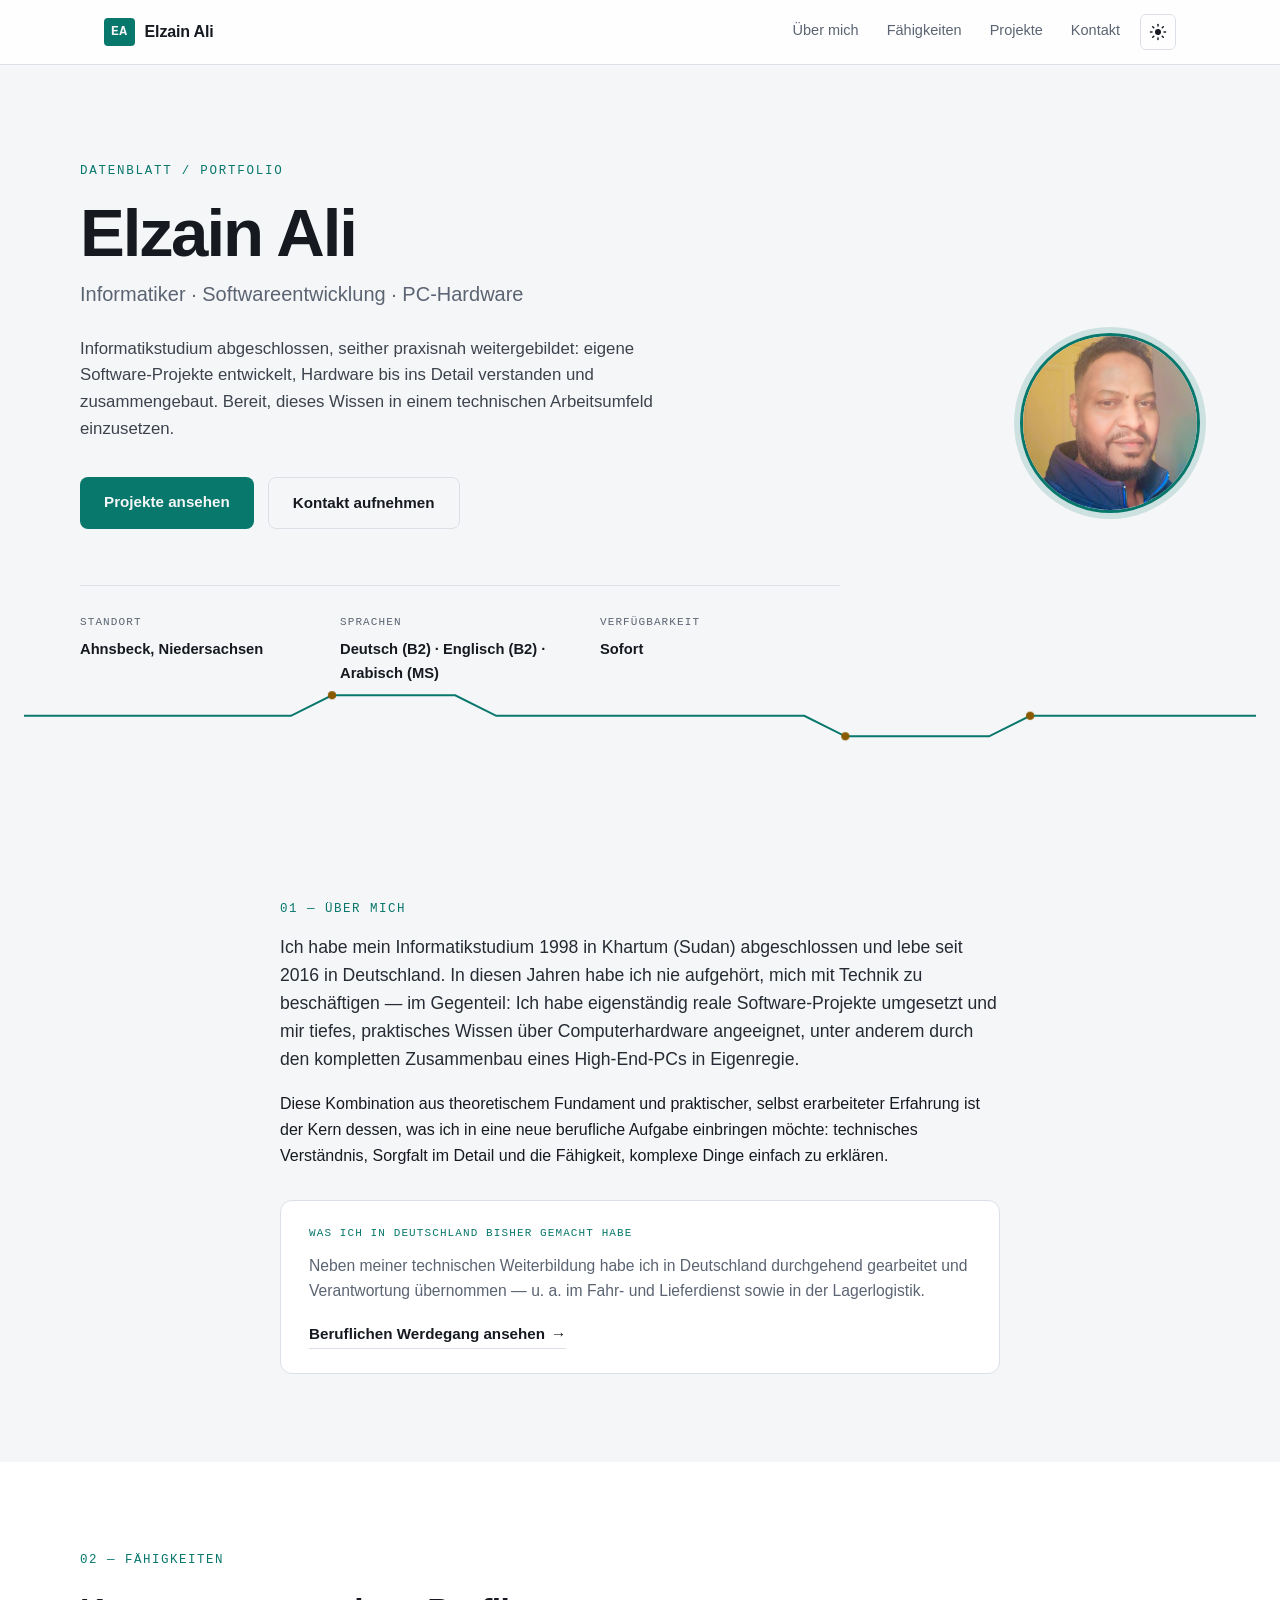
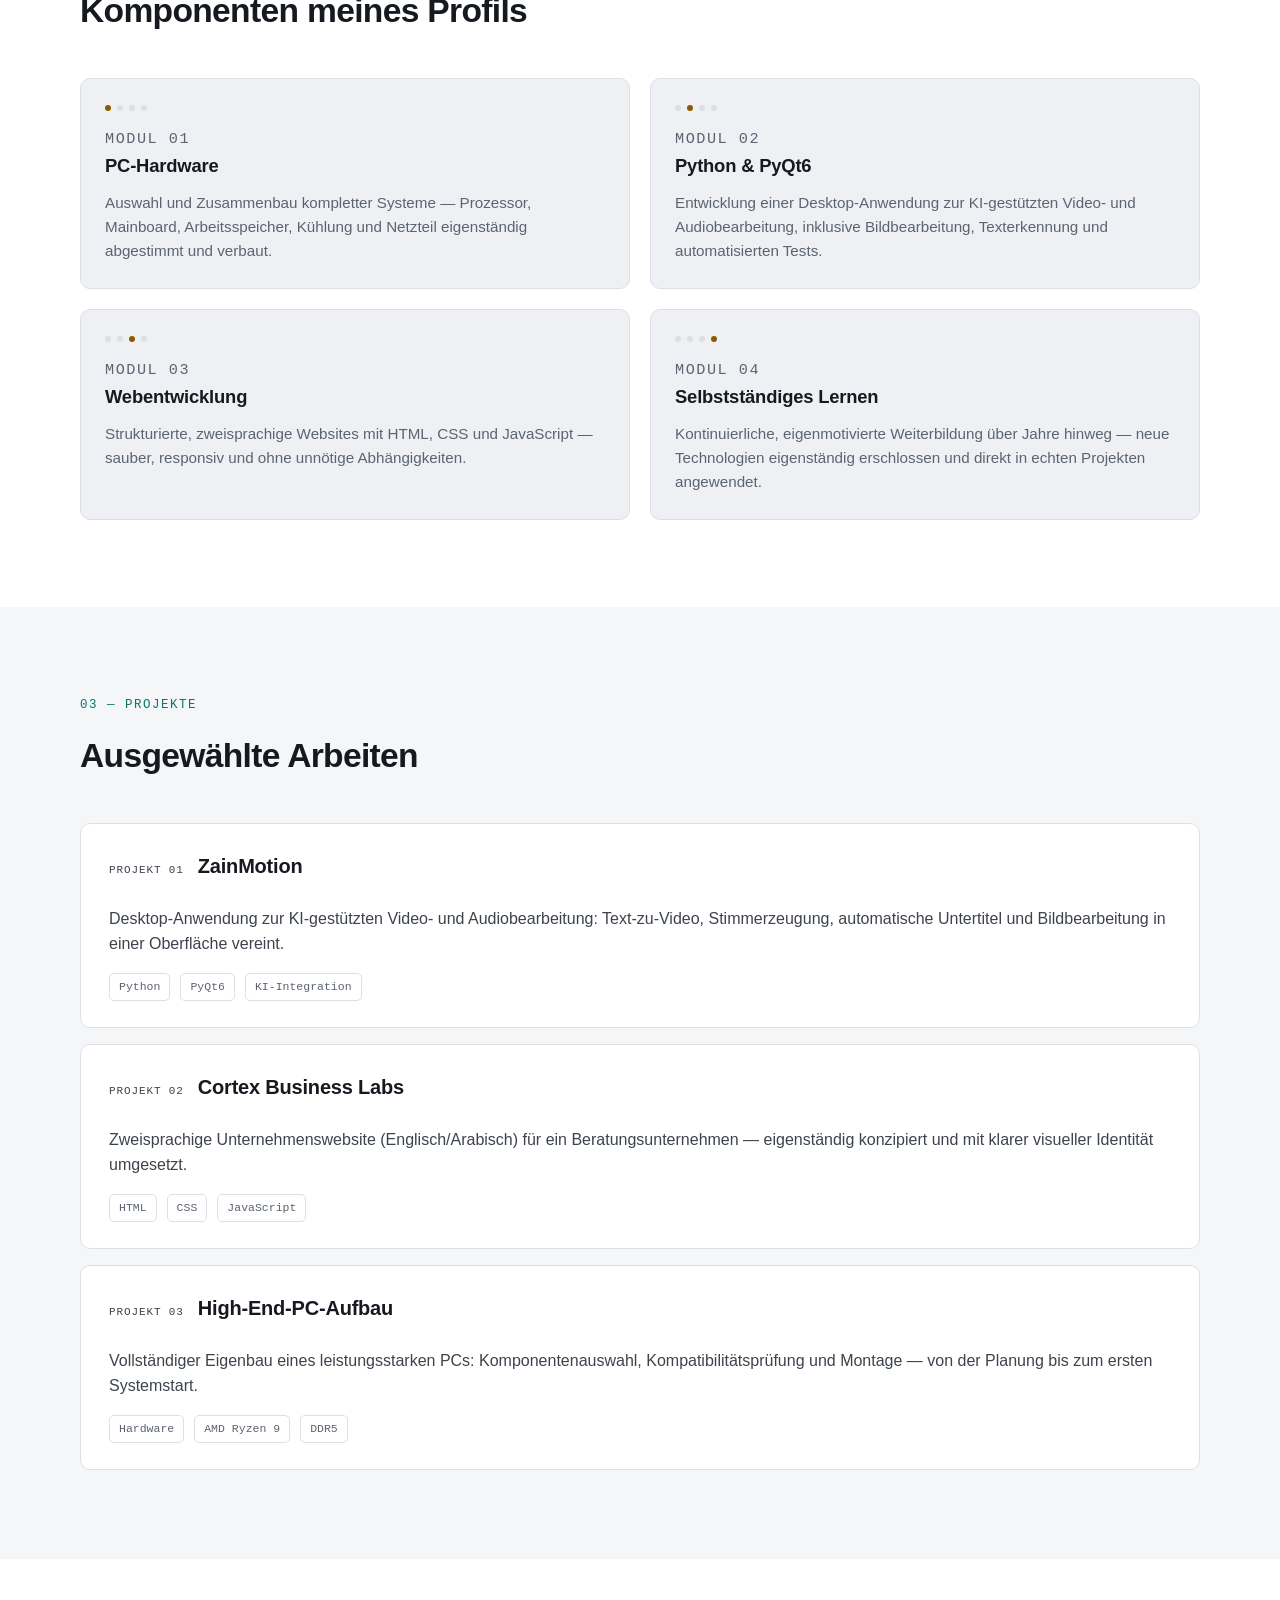
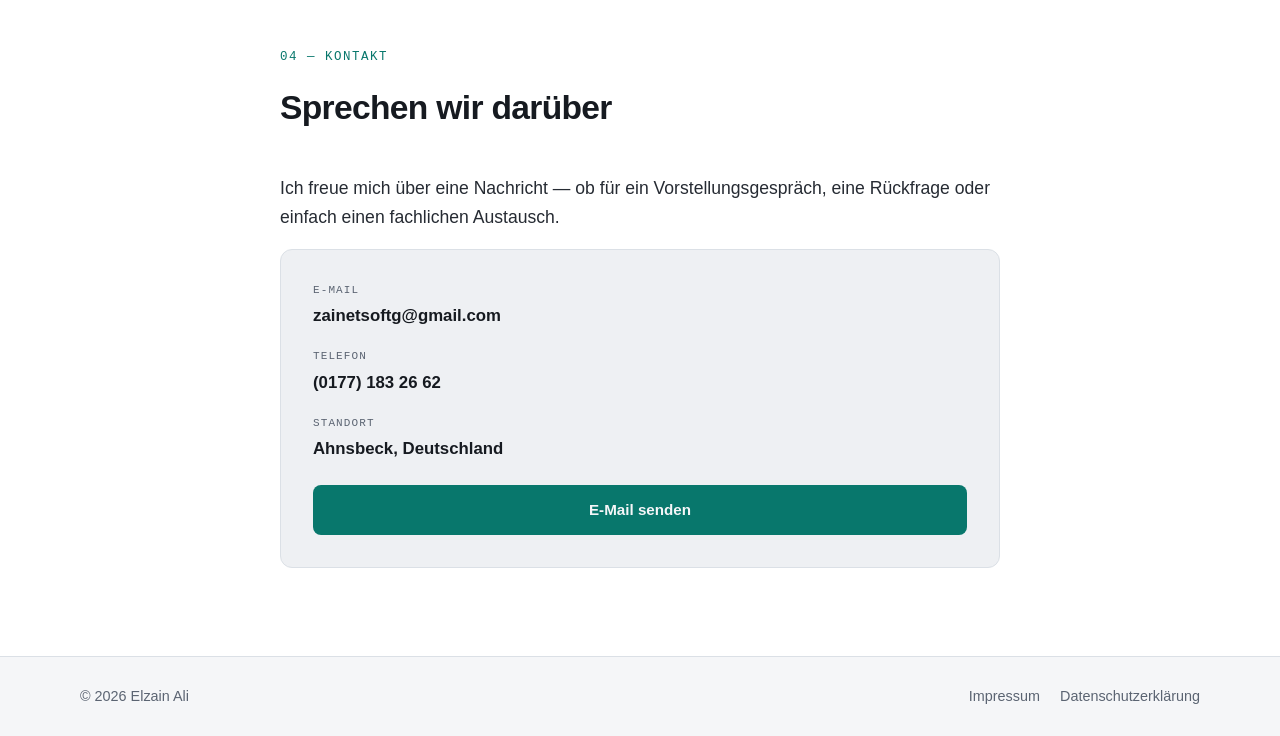
==== index.html @ a450edaa "add" ====
<!DOCTYPE html>
<html lang="de">
<head>
<meta charset="UTF-8">
<meta name="viewport" content="width=device-width, initial-scale=1.0">
<title>Elzain Ali — Informatiker &amp; Technikbegeistert</title>
<meta name="description" content="Portfolio von Elzain Ali: Informatiker mit praktischer Erfahrung in Softwareentwicklung und PC-Hardware.">
<script>
(function(){
  try{
    var stored = localStorage.getItem('theme');
    var theme = stored || (window.matchMedia('(prefers-color-scheme: light)').matches ? 'light' : 'dark');
    if(theme === 'light'){ document.documentElement.setAttribute('data-theme','light'); }
  }catch(e){}
})();
</script>
<link rel="stylesheet" href="style.css">
</head>
<body>

<a class="skip-link" href="#main">Zum Inhalt springen</a>

<header class="site-header">
  <div class="header-inner">
    <a href="#top" class="brand">
      <span class="brand-mark">EA</span>
      <span class="brand-name">Elzain Ali</span>
    </a>
    <nav class="main-nav" aria-label="Hauptnavigation">
      <a href="#about">Über mich</a>
      <a href="#skills">Fähigkeiten</a>
      <a href="#projects">Projekte</a>
      <a href="#contact">Kontakt</a>
      <button type="button" class="theme-toggle" id="theme-toggle" aria-label="Zum hellen Modus wechseln" aria-pressed="false">
        <svg class="icon-moon" viewBox="0 0 24 24" width="18" height="18" aria-hidden="true" focusable="false">
          <mask id="moon-mask">
            <rect x="0" y="0" width="24" height="24" fill="#fff"></rect>
            <circle cx="15" cy="9" r="7" fill="#000"></circle>
          </mask>
          <circle cx="12" cy="12" r="9" fill="currentColor" mask="url(#moon-mask)"></circle>
        </svg>
        <svg class="icon-sun" viewBox="0 0 24 24" width="18" height="18" aria-hidden="true" focusable="false" fill="none" stroke="currentColor" stroke-width="2" stroke-linecap="round">
          <circle cx="12" cy="12" r="4" fill="currentColor" stroke="none"></circle>
          <line x1="12" y1="2" x2="12" y2="4"></line>
          <line x1="12" y1="20" x2="12" y2="22"></line>
          <line x1="2" y1="12" x2="4" y2="12"></line>
          <line x1="20" y1="12" x2="22" y2="12"></line>
          <line x1="4.93" y1="4.93" x2="6.34" y2="6.34"></line>
          <line x1="17.66" y1="17.66" x2="19.07" y2="19.07"></line>
          <line x1="4.93" y1="19.07" x2="6.34" y2="17.66"></line>
          <line x1="17.66" y1="6.34" x2="19.07" y2="4.93"></line>
        </svg>
      </button>
    </nav>
    <button class="nav-toggle" aria-label="Menü öffnen" aria-expanded="false" aria-controls="main-nav">
      <span></span><span></span><span></span>
    </button>
  </div>
</header>

<main id="main">

  <!-- HERO -->
  <section id="top" class="hero">
    <div class="hero-inner">
      <div class="hero-top">
        <div class="hero-text">
          <p class="eyebrow">DATENBLATT&nbsp;/&nbsp;PORTFOLIO</p>
          <h1 class="hero-name">Elzain Ali</h1>
          <p class="hero-role">Informatiker · Softwareentwicklung · PC-Hardware</p>
          <p class="hero-pitch">
            Informatikstudium abgeschlossen, seither praxisnah weitergebildet: eigene Software-Projekte
            entwickelt, Hardware bis ins Detail verstanden und zusammengebaut. Bereit, dieses Wissen
            in einem technischen Arbeitsumfeld einzusetzen.
          </p>
          <div class="hero-actions">
            <a href="#projects" class="btn btn-primary">Projekte ansehen</a>
            <a href="#contact" class="btn btn-ghost">Kontakt aufnehmen</a>
          </div>

          <dl class="spec-row">
            <div class="spec-item">
              <dt>Standort</dt>
              <dd>Ahnsbeck, Niedersachsen</dd>
            </div>
            <div class="spec-item">
              <dt>Sprachen</dt>
              <dd>Deutsch (B2) · Englisch (B2) · Arabisch (MS)</dd>
            </div>
            <div class="spec-item">
              <dt>Verfügbarkeit</dt>
              <dd>Sofort</dd>
            </div>
          </dl>
        </div>

        <img
          class="hero-photo"
          src="images/zain.jpg"
          alt="Porträtfoto von Elzain Ali"
          width="180"
          height="180"
          loading="eager">
      </div>
    </div>

    <svg class="trace" viewBox="0 0 1200 60" preserveAspectRatio="none" aria-hidden="true">
      <path id="trace-path" d="M0,30 L260,30 L300,10 L420,10 L460,30 L760,30 L800,50 L940,50 L980,30 L1200,30" />
      <circle class="trace-node" cx="300" cy="10" r="4"></circle>
      <circle class="trace-node" cx="800" cy="50" r="4"></circle>
      <circle class="trace-node" cx="980" cy="30" r="4"></circle>
    </svg>
  </section>

  <!-- ABOUT -->
  <section id="about" class="section">
    <div class="section-inner narrow">
      <p class="section-label">01 — Über mich</p>
      <p class="lead">
        Ich habe mein Informatikstudium 1998 in Khartum (Sudan) abgeschlossen und lebe seit 2016
        in Deutschland. In diesen Jahren habe ich nie aufgehört, mich mit Technik zu beschäftigen —
        im Gegenteil: Ich habe eigenständig reale Software-Projekte umgesetzt und mir tiefes,
        praktisches Wissen über Computerhardware angeeignet, unter anderem durch den kompletten
        Zusammenbau eines High-End-PCs in Eigenregie.
      </p>
      <p>
        Diese Kombination aus theoretischem Fundament und praktischer, selbst erarbeiteter Erfahrung
        ist der Kern dessen, was ich in eine neue berufliche Aufgabe einbringen möchte: technisches
        Verständnis, Sorgfalt im Detail und die Fähigkeit, komplexe Dinge einfach zu erklären.
      </p>

      <div class="highlight-box">
        <p class="highlight-label">Was ich in Deutschland bisher gemacht habe</p>
        <p class="highlight-text">
          Neben meiner technischen Weiterbildung habe ich in Deutschland durchgehend gearbeitet
          und Verantwortung übernommen — u. a. im Fahr- und Lieferdienst sowie in der Lagerlogistik.
        </p>
        <a href="https://elzainali.github.io/Ali/" class="highlight-link">
          Beruflichen Werdegang ansehen <span aria-hidden="true">→</span>
        </a>
      </div>
    </div>
  </section>

  <!-- SKILLS -->
  <section id="skills" class="section alt">
    <div class="section-inner">
      <p class="section-label">02 — Fähigkeiten</p>
      <h2 class="section-title">Komponenten meines Profils</h2>

      <div class="module-grid">

        <article class="module-card">
          <div class="module-pins" aria-hidden="true"><span></span><span></span><span></span><span></span></div>
          <p class="module-tag">MODUL&nbsp;01</p>
          <h3>PC-Hardware</h3>
          <p>Auswahl und Zusammenbau kompletter Systeme — Prozessor, Mainboard, Arbeitsspeicher,
          Kühlung und Netzteil eigenständig abgestimmt und verbaut.</p>
        </article>

        <article class="module-card">
          <div class="module-pins" aria-hidden="true"><span></span><span></span><span></span><span></span></div>
          <p class="module-tag">MODUL&nbsp;02</p>
          <h3>Python &amp; PyQt6</h3>
          <p>Entwicklung einer Desktop-Anwendung zur KI-gestützten Video- und Audiobearbeitung,
          inklusive Bildbearbeitung, Texterkennung und automatisierten Tests.</p>
        </article>

        <article class="module-card">
          <div class="module-pins" aria-hidden="true"><span></span><span></span><span></span><span></span></div>
          <p class="module-tag">MODUL&nbsp;03</p>
          <h3>Webentwicklung</h3>
          <p>Strukturierte, zweisprachige Websites mit HTML, CSS und JavaScript — sauber, responsiv
          und ohne unnötige Abhängigkeiten.</p>
        </article>

        <article class="module-card">
          <div class="module-pins" aria-hidden="true"><span></span><span></span><span></span><span></span></div>
          <p class="module-tag">MODUL&nbsp;04</p>
          <h3>Selbstständiges Lernen</h3>
          <p>Kontinuierliche, eigenmotivierte Weiterbildung über Jahre hinweg — neue Technologien
          eigenständig erschlossen und direkt in echten Projekten angewendet.</p>
        </article>

      </div>
    </div>
  </section>

  <!-- PROJECTS -->
  <section id="projects" class="section">
    <div class="section-inner">
      <p class="section-label">03 — Projekte</p>
      <h2 class="section-title">Ausgewählte Arbeiten</h2>

      <div class="project-list">

        <article class="project-card">
          <div class="project-head">
            <p class="project-id">PROJEKT&nbsp;01</p>
            <h3>ZainMotion</h3>
          </div>
          <p>Desktop-Anwendung zur KI-gestützten Video- und Audiobearbeitung: Text-zu-Video,
          Stimmerzeugung, automatische Untertitel und Bildbearbeitung in einer Oberfläche vereint.</p>
          <ul class="tag-list">
            <li>Python</li><li>PyQt6</li><li>KI-Integration</li>
          </ul>
        </article>

        <article class="project-card">
          <div class="project-head">
            <p class="project-id">PROJEKT&nbsp;02</p>
            <h3>Cortex Business Labs</h3>
          </div>
          <p>Zweisprachige Unternehmenswebsite (Englisch/Arabisch) für ein Beratungsunternehmen —
          eigenständig konzipiert und mit klarer visueller Identität umgesetzt.</p>
          <ul class="tag-list">
            <li>HTML</li><li>CSS</li><li>JavaScript</li>
          </ul>
        </article>

        <article class="project-card">
          <div class="project-head">
            <p class="project-id">PROJEKT&nbsp;03</p>
            <h3>High-End-PC-Aufbau</h3>
          </div>
          <p>Vollständiger Eigenbau eines leistungsstarken PCs: Komponentenauswahl, Kompatibilitätsprüfung
          und Montage — von der Planung bis zum ersten Systemstart.</p>
          <ul class="tag-list">
            <li>Hardware</li><li>AMD Ryzen 9</li><li>DDR5</li>
          </ul>
        </article>

      </div>
    </div>
  </section>

  <!-- CONTACT -->
  <section id="contact" class="section alt">
    <div class="section-inner narrow">
      <p class="section-label">04 — Kontakt</p>
      <h2 class="section-title">Sprechen wir darüber</h2>
      <p class="lead">
        Ich freue mich über eine Nachricht — ob für ein Vorstellungsgespräch, eine Rückfrage
        oder einfach einen fachlichen Austausch.
      </p>

      <div class="contact-card">
        <dl class="contact-list">
          <div>
            <dt>E-Mail</dt>
            <dd><a href="mailto:zainetsoftg@gmail.com">zainetsoftg@gmail.com</a></dd>
          </div>
          <div>
            <dt>Telefon</dt>
            <dd><a href="tel:+491771832662">(0177) 183 26 62</a></dd>
          </div>
          <div>
            <dt>Standort</dt>
            <dd>Ahnsbeck, Deutschland</dd>
          </div>
        </dl>
        <a href="mailto:zainetsoftg@gmail.com" class="btn btn-primary btn-block">E-Mail senden</a>
      </div>
    </div>
  </section>

</main>

<footer class="site-footer">
  <div class="footer-inner">
    <p>© 2026 Elzain Ali</p>
    <nav aria-label="Rechtliches">
      <a href="impressum.html">Impressum</a>
      <a href="datenschutz.html">Datenschutzerklärung</a>
    </nav>
  </div>
</footer>

<script src="script.js"></script>
</body>
</html>
---- style.css ----
/* ===== Tokens ===== */
:root{
  --bg:#14171c;
  --surface:#1b1f26;
  --surface-2:#232830;
  --border:#2e343d;
  --text:#eceef1;
  --text-lead:#dfe3e8;
  --text-soft:#c7cdd5;
  --text-muted:#9ba3af;
  --accent:#4fd1c5;
  --accent-2:#e8b14c;
  --accent-hover:#69ded3;
  --on-accent:#0b0e12;
  --header-bg:rgba(20,23,28,0.9);
  --spot-glow:rgba(79,209,197,0.14);
  --accent-ring:rgba(79,209,197,0.12);

  --font-display: -apple-system, "Segoe UI", "Helvetica Neue", Arial, sans-serif;
  --font-body: -apple-system, "Segoe UI", "Helvetica Neue", Arial, sans-serif;
  --font-mono: ui-monospace, "SFMono-Regular", "Cascadia Code", Consolas, "Courier New", monospace;

  --maxw: 1120px;
}

/* ===== Light theme ===== */
:root[data-theme="light"]{
  --bg:#f5f6f8;
  --surface:#ffffff;
  --surface-2:#eef0f3;
  --border:#dbe0e6;
  --text:#161a20;
  --text-lead:#262b33;
  --text-soft:#3d434d;
  --text-muted:#5b6472;
  --accent:#08776c;
  --accent-2:#8a5a00;
  --accent-hover:#0a6259;
  --on-accent:#f5f6f8;
  --header-bg:rgba(255,255,255,0.85);
  --spot-glow:rgba(8,119,108,0.10);
  --accent-ring:rgba(8,119,108,0.16);
}

*{ box-sizing:border-box; }
html{ scroll-behavior:smooth; }
@media (prefers-reduced-motion: reduce){
  html{ scroll-behavior:auto; }
  *{
    animation-duration:0.001ms !important; animation-iteration-count:1 !important;
    transition-duration:0.001ms !important; transition-delay:0ms !important;
  }
}

body{
  margin:0;
  background:var(--bg);
  color:var(--text);
  font-family:var(--font-body);
  line-height:1.6;
  -webkit-font-smoothing:antialiased;
  transition:background-color .3s ease, color .3s ease;
}

img{ max-width:100%; display:block; }
a{ color:inherit; }

.skip-link{
  position:absolute; left:-999px; top:0;
  background:var(--accent); color:var(--on-accent); padding:10px 16px; z-index:200;
}
.skip-link:focus{ left:12px; top:12px; }

/* ===== Header ===== */
.site-header{
  position:sticky; top:0; z-index:100;
  background:var(--header-bg);
  backdrop-filter:blur(8px);
  border-bottom:1px solid var(--border);
  transition:background-color .3s ease, border-color .3s ease;
}
.header-inner{
  max-width:var(--maxw); margin:0 auto; padding:14px 24px;
  display:flex; align-items:center; justify-content:space-between;
}
.brand{ display:flex; align-items:center; gap:10px; text-decoration:none; }
.brand-mark{
  font-family:var(--font-mono); font-size:13px; font-weight:700;
  color:var(--bg); background:var(--accent);
  padding:4px 7px; border-radius:4px; letter-spacing:0.5px;
}
.brand-name{ font-weight:700; letter-spacing:-0.01em; }

.main-nav{ display:flex; align-items:center; }
.main-nav a{ margin-left:28px; }
.main-nav a:first-child{ margin-left:0; }
.main-nav a{
  position:relative;
  display:inline-block;
  text-decoration:none; color:var(--text-muted); font-size:14.5px;
  font-weight:500; transition:color .15s ease;
  padding-bottom:3px;
}
.main-nav a::after{
  content:"";
  position:absolute; left:50%; bottom:0;
  width:0; height:1.5px;
  background:var(--accent);
  transform:translateX(-50%);
  transition:width .25s ease;
}
.main-nav a:hover, .main-nav a:focus-visible{ color:var(--accent); }
.main-nav a:hover::after, .main-nav a:focus-visible::after{ width:100%; }

/* ===== Theme toggle ===== */
.theme-toggle{
  position:relative;
  width:36px; height:36px;
  margin-left:20px;
  flex-shrink:0;
  display:inline-flex; align-items:center; justify-content:center;
  border:1px solid var(--border);
  border-radius:6px;
  background:none;
  color:var(--text);
  cursor:pointer;
  transition:border-color .3s ease, color .3s ease;
}
.theme-toggle:hover{ border-color:var(--accent); color:var(--accent); }
.theme-toggle svg{
  position:absolute;
  transition:opacity .35s ease, transform .45s ease;
}
.theme-toggle .icon-sun{ opacity:0; transform:rotate(-90deg) scale(.5); }
.theme-toggle .icon-moon{ opacity:1; transform:rotate(0deg) scale(1); }
:root[data-theme="light"] .theme-toggle .icon-moon{ opacity:0; transform:rotate(110deg) scale(.5); }
:root[data-theme="light"] .theme-toggle .icon-sun{ opacity:1; transform:rotate(0deg) scale(1); }

.nav-toggle{
  display:none; flex-direction:column; justify-content:center; align-items:center;
  width:36px; height:36px; background:none; border:1px solid var(--border);
  border-radius:6px; cursor:pointer;
  transition:border-color .3s ease;
}
.nav-toggle span{ width:20px; height:2px; background:var(--text); border-radius:2px; transition:background-color .3s ease; }
.nav-toggle span + span{ margin-top:5px; }

@media (max-width:760px){
  .main-nav{
    position:absolute; top:100%; left:0; right:0;
    background:var(--surface); border-bottom:1px solid var(--border);
    flex-direction:column; align-items:flex-start; padding:8px 24px 18px;
    display:none;
    transition:background-color .3s ease, border-color .3s ease;
  }
  .main-nav.open{ display:flex; }
  .nav-toggle{ display:flex; }
  .theme-toggle{ margin-left:0; margin-top:14px; }
}

/* ===== Hero ===== */
.hero{
  position:relative;
  padding:96px 24px 64px;
  overflow:hidden;
}
.hero::before{
  content:"";
  position:absolute;
  inset:0;
  z-index:0;
  background:radial-gradient(
    circle 420px at var(--spot-x, 50%) var(--spot-y, 30%),
    var(--spot-glow), transparent 70%
  );
  opacity:0;
  transition:opacity .4s ease;
  pointer-events:none;
}
.hero.spotlight-active::before{ opacity:1; }
.hero-inner{ position:relative; z-index:1; max-width:var(--maxw); margin:0 auto; }

.hero-top{
  display:flex;
  align-items:center;
  gap:48px;
  flex-wrap:wrap-reverse;
}
.hero-text{ flex:1 1 420px; min-width:0; }

.hero-photo{
  width:180px;
  height:180px;
  flex-shrink:0;
  border-radius:50%;
  object-fit:cover;
  border:3px solid var(--accent);
  box-shadow:0 0 0 6px var(--accent-ring);
  transition:border-color .3s ease, box-shadow .3s ease;
}

@media (max-width:820px){
  .hero-top{ flex-direction:column-reverse; align-items:flex-start; gap:28px; }
}
@media (max-width:640px){
  .hero-photo{ width:120px; height:120px; }
}

.eyebrow{
  font-family:var(--font-mono); font-size:12.5px; letter-spacing:0.14em;
  color:var(--accent); margin:0 0 18px; text-transform:uppercase;
}
.hero-name{
  font-family:var(--font-display);
  font-size:clamp(2.4rem, 6vw, 4.2rem);
  font-weight:800; letter-spacing:-0.03em; line-height:1.02;
  margin:0 0 10px;
}
.hero-role{
  font-size:clamp(1rem, 2vw, 1.25rem); color:var(--text-muted);
  margin:0 0 26px; font-weight:500;
}
.hero-pitch{
  max-width:620px; font-size:1.05rem; color:var(--text-soft);
  margin:0 0 34px;
}
.hero-actions{ display:flex; gap:14px; flex-wrap:wrap; margin-bottom:56px; }

.btn{
  display:inline-block; text-decoration:none; font-weight:600; font-size:0.95rem;
  padding:13px 24px; border-radius:8px; transition:transform .15s ease, background .15s ease, border-color .15s ease;
}
.btn-primary{ background:var(--accent); color:var(--on-accent); }
.btn-primary:hover{ transform:translateY(-2px); background:var(--accent-hover); }
.btn-ghost{ border:1px solid var(--border); color:var(--text); }
.btn-ghost:hover{ border-color:var(--accent); color:var(--accent); }
.btn-block{ width:100%; text-align:center; margin-top:22px; }

.spec-row{
  display:grid; grid-template-columns:repeat(3,1fr);
  gap:20px; margin:0; padding-top:28px; border-top:1px solid var(--border);
  max-width:760px;
}
.spec-item dt{
  font-family:var(--font-mono); font-size:11px; letter-spacing:0.1em;
  text-transform:uppercase; color:var(--text-muted); margin-bottom:6px;
}
.spec-item dd{ margin:0; font-size:0.92rem; font-weight:600; }

@media (max-width:640px){
  .spec-row{ grid-template-columns:1fr; gap:16px; }
}

.trace{ width:100%; height:auto; display:block; }
.trace path{
  fill:none; stroke:var(--border); stroke-width:2;
}
#trace-path{
  stroke:var(--accent);
  stroke-dasharray:1600;
  stroke-dashoffset:1600;
  animation:draw 1.8s ease forwards .3s;
}
.trace-node{ fill:var(--accent-2); opacity:0; animation:fadein .4s ease forwards 1.8s; }
@keyframes draw{ to{ stroke-dashoffset:0; } }
@keyframes fadein{ to{ opacity:1; } }

/* ===== Sections ===== */
.section{ padding:88px 24px; }
.section.alt{ background:var(--surface); }
.section-inner{ max-width:var(--maxw); margin:0 auto; }
.section-inner.narrow{ max-width:720px; }

.section-label{
  font-family:var(--font-mono); font-size:12.5px; letter-spacing:0.12em;
  color:var(--accent); text-transform:uppercase; margin:0 0 14px;
}
.section-title{
  font-size:clamp(1.6rem,3vw,2.1rem); font-weight:800; letter-spacing:-0.02em;
  margin:0 0 40px;
}
.lead{ font-size:1.1rem; color:var(--text-lead); margin:0 0 18px; }

/* ===== Skill modules ===== */
.module-grid{
  display:grid; grid-template-columns:repeat(2,1fr); gap:20px;
}
@media (max-width:720px){ .module-grid{ grid-template-columns:1fr; } }

.module-card{
  position:relative;
  background:var(--surface);
  border:1px solid var(--border);
  border-radius:10px;
  padding:26px 24px 24px;
  will-change:transform;
  transition:background-color .3s ease, border-color .3s ease;
}
.section.alt .module-card{ background:var(--surface-2); }

.module-pins{ display:flex; gap:6px; margin-bottom:16px; }
.module-pins span{
  width:6px; height:6px; border-radius:50%; background:var(--border);
}
.module-card:nth-child(1) .module-pins span:nth-child(1),
.module-card:nth-child(2) .module-pins span:nth-child(2),
.module-card:nth-child(3) .module-pins span:nth-child(3),
.module-card:nth-child(4) .module-pins span:nth-child(4){
  background:var(--accent-2);
}

.module-tag{
  font-family:var(--font-mono); font-size:11px; letter-spacing:0.1em;
  color:var(--text-muted); margin:0 0 10px;
}
.module-card h3{ margin:0 0 10px; font-size:1.15rem; letter-spacing:-0.01em; }
.module-card p{ margin:0; color:var(--text-muted); font-size:0.95rem; }

/* ===== Projects ===== */
.project-list{ display:flex; flex-direction:column; gap:16px; }
.project-card{
  position:relative;
  border:1px solid var(--border); border-radius:10px;
  padding:26px 28px; background:var(--surface);
  transition:border-color .15s ease, background-color .3s ease;
  will-change:transform;
}
.project-card:hover{ border-color:var(--accent); }
.project-head{ display:flex; align-items:baseline; gap:14px; margin-bottom:10px; flex-wrap:wrap; }
.project-id{
  font-family:var(--font-mono); font-size:11px; color:var(--accent-2); letter-spacing:0.08em;
}
.project-head h3{ margin:0; font-size:1.25rem; letter-spacing:-0.01em; }
.project-card p{ margin:0 0 16px; color:var(--text-soft); }

.tag-list{ list-style:none; display:flex; gap:10px; flex-wrap:wrap; margin:0; padding:0; }
.tag-list li{
  font-family:var(--font-mono); font-size:11.5px; color:var(--text-muted);
  border:1px solid var(--border); border-radius:5px; padding:4px 9px;
}

/* ===== About: Highlight Box ===== */
.highlight-box{
  border:1px solid var(--border);
  border-radius:12px;
  background:var(--surface);
  padding:24px 28px;
  margin-top:32px;
  transition:background-color .3s ease, border-color .3s ease;
}
.highlight-label{
  font-family:var(--font-mono); font-size:11px; letter-spacing:0.1em;
  text-transform:uppercase; color:var(--accent); margin:0 0 10px;
}
.highlight-text{ margin:0 0 18px; color:var(--text-muted); font-size:0.98rem; }
.highlight-link{
  display:inline-flex; align-items:center; gap:6px;
  font-weight:600; font-size:0.95rem; text-decoration:none;
  color:var(--text); border-bottom:1px solid var(--border);
  padding-bottom:2px; transition:color .15s ease, border-color .15s ease;
}
.highlight-link:hover{ color:var(--accent); border-color:var(--accent); }
.highlight-link span{ transition:transform .15s ease; }
.highlight-link:hover span{ transform:translateX(3px); }

/* ===== Contact ===== */
.contact-card{
  border:1px solid var(--border); border-radius:12px; background:var(--surface-2);
  padding:32px; margin-top:8px;
  transition:background-color .3s ease, border-color .3s ease;
}
.contact-list{ display:grid; gap:18px; margin:0; }
.contact-list dt{
  font-family:var(--font-mono); font-size:11px; letter-spacing:0.1em;
  text-transform:uppercase; color:var(--text-muted); margin-bottom:4px;
}
.contact-list dd{ margin:0; font-size:1.05rem; font-weight:600; }
.contact-list a{ text-decoration:none; }
.contact-list a:hover{ color:var(--accent); }

/* ===== Footer ===== */
.site-footer{ border-top:1px solid var(--border); padding:28px 24px; transition:border-color .3s ease; }
.footer-inner{
  max-width:var(--maxw); margin:0 auto; display:flex;
  justify-content:space-between; align-items:center; flex-wrap:wrap; gap:12px;
}
.footer-inner p{ margin:0; color:var(--text-muted); font-size:0.9rem; }
.footer-inner nav{ display:flex; gap:20px; }
.footer-inner a{
  text-decoration:none; color:var(--text-muted); font-size:0.9rem;
}
.footer-inner a:hover{ color:var(--accent); }

/* ===== Reveal on scroll ===== */
.reveal{ opacity:0; transform:translateY(16px); transition:opacity .5s ease, transform .5s ease; }
.reveal.is-visible{ opacity:1; transform:none; }

/* Stagger reveal for grouped cards */
.module-grid > .reveal:nth-child(1){ transition-delay:0s; }
.module-grid > .reveal:nth-child(2){ transition-delay:.08s; }
.module-grid > .reveal:nth-child(3){ transition-delay:.16s; }
.module-grid > .reveal:nth-child(4){ transition-delay:.24s; }

.project-list > .reveal:nth-child(1){ transition-delay:0s; }
.project-list > .reveal:nth-child(2){ transition-delay:.08s; }
.project-list > .reveal:nth-child(3){ transition-delay:.16s; }
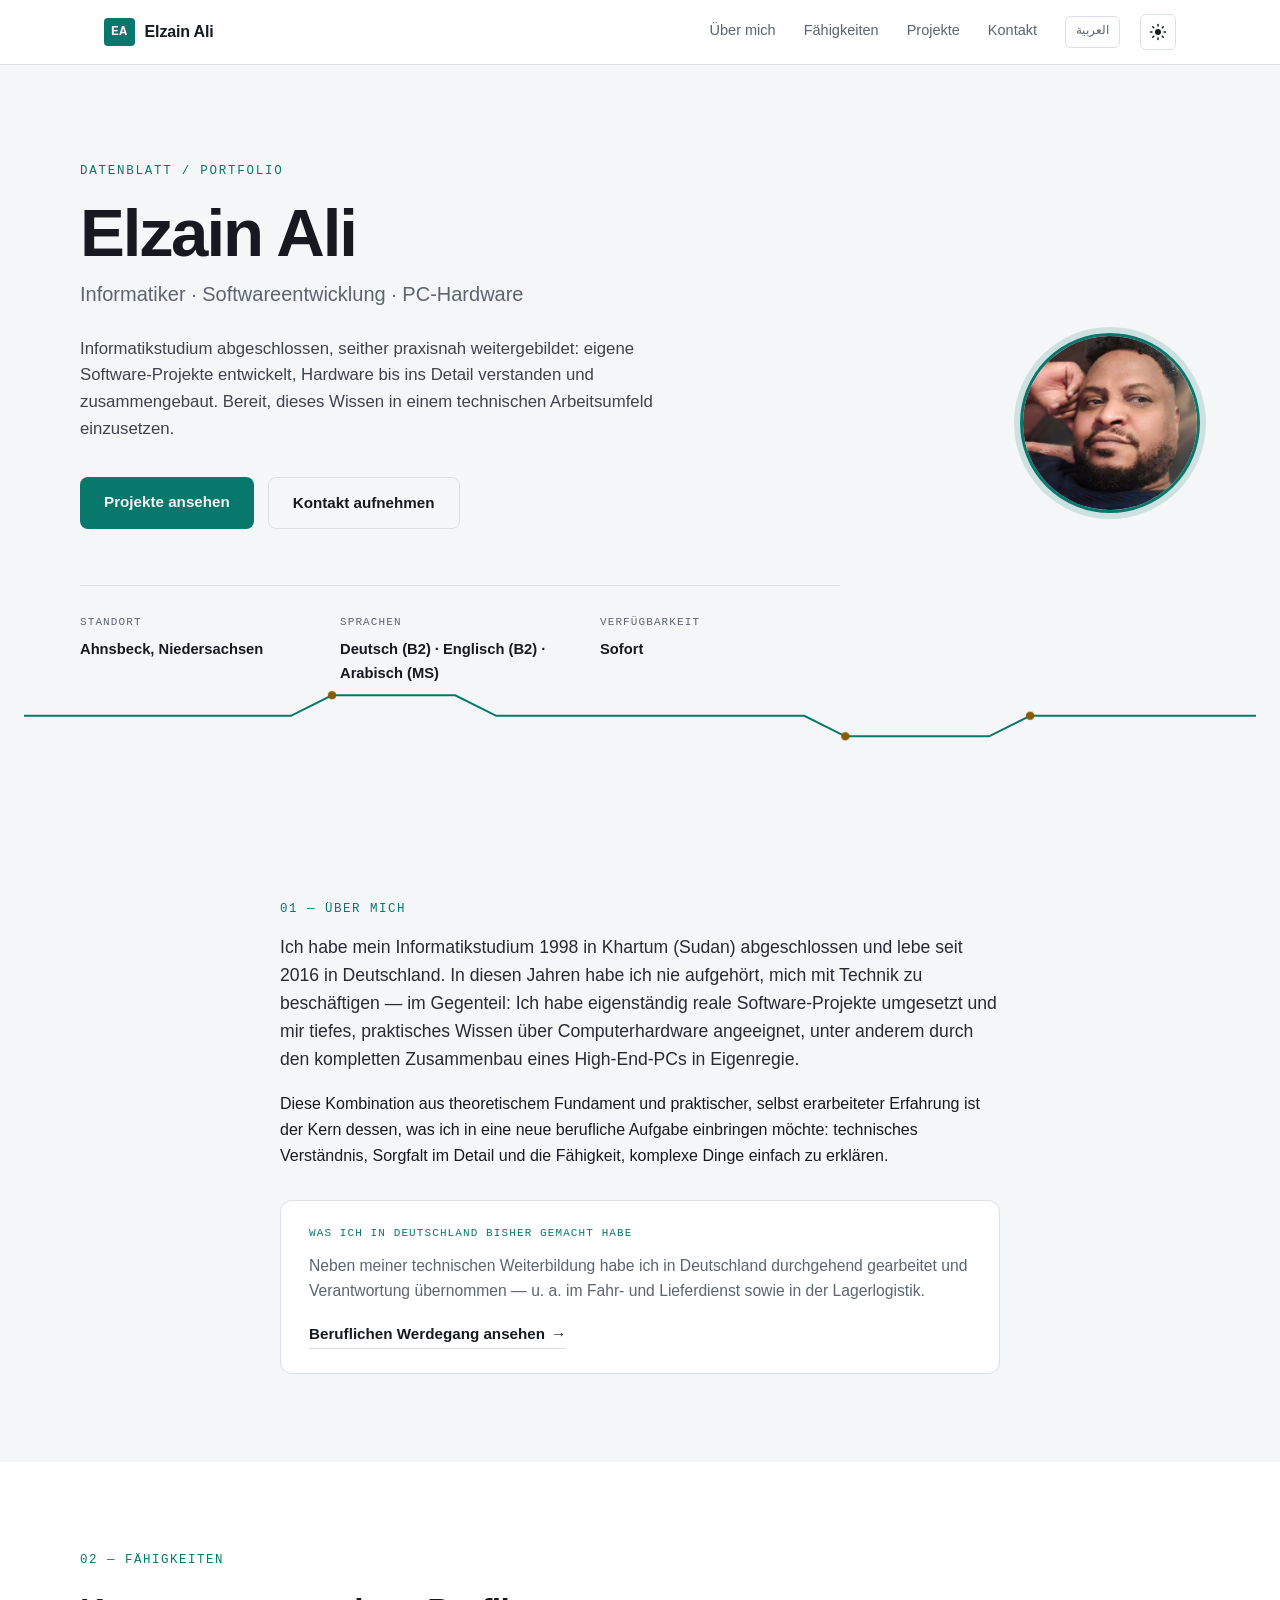
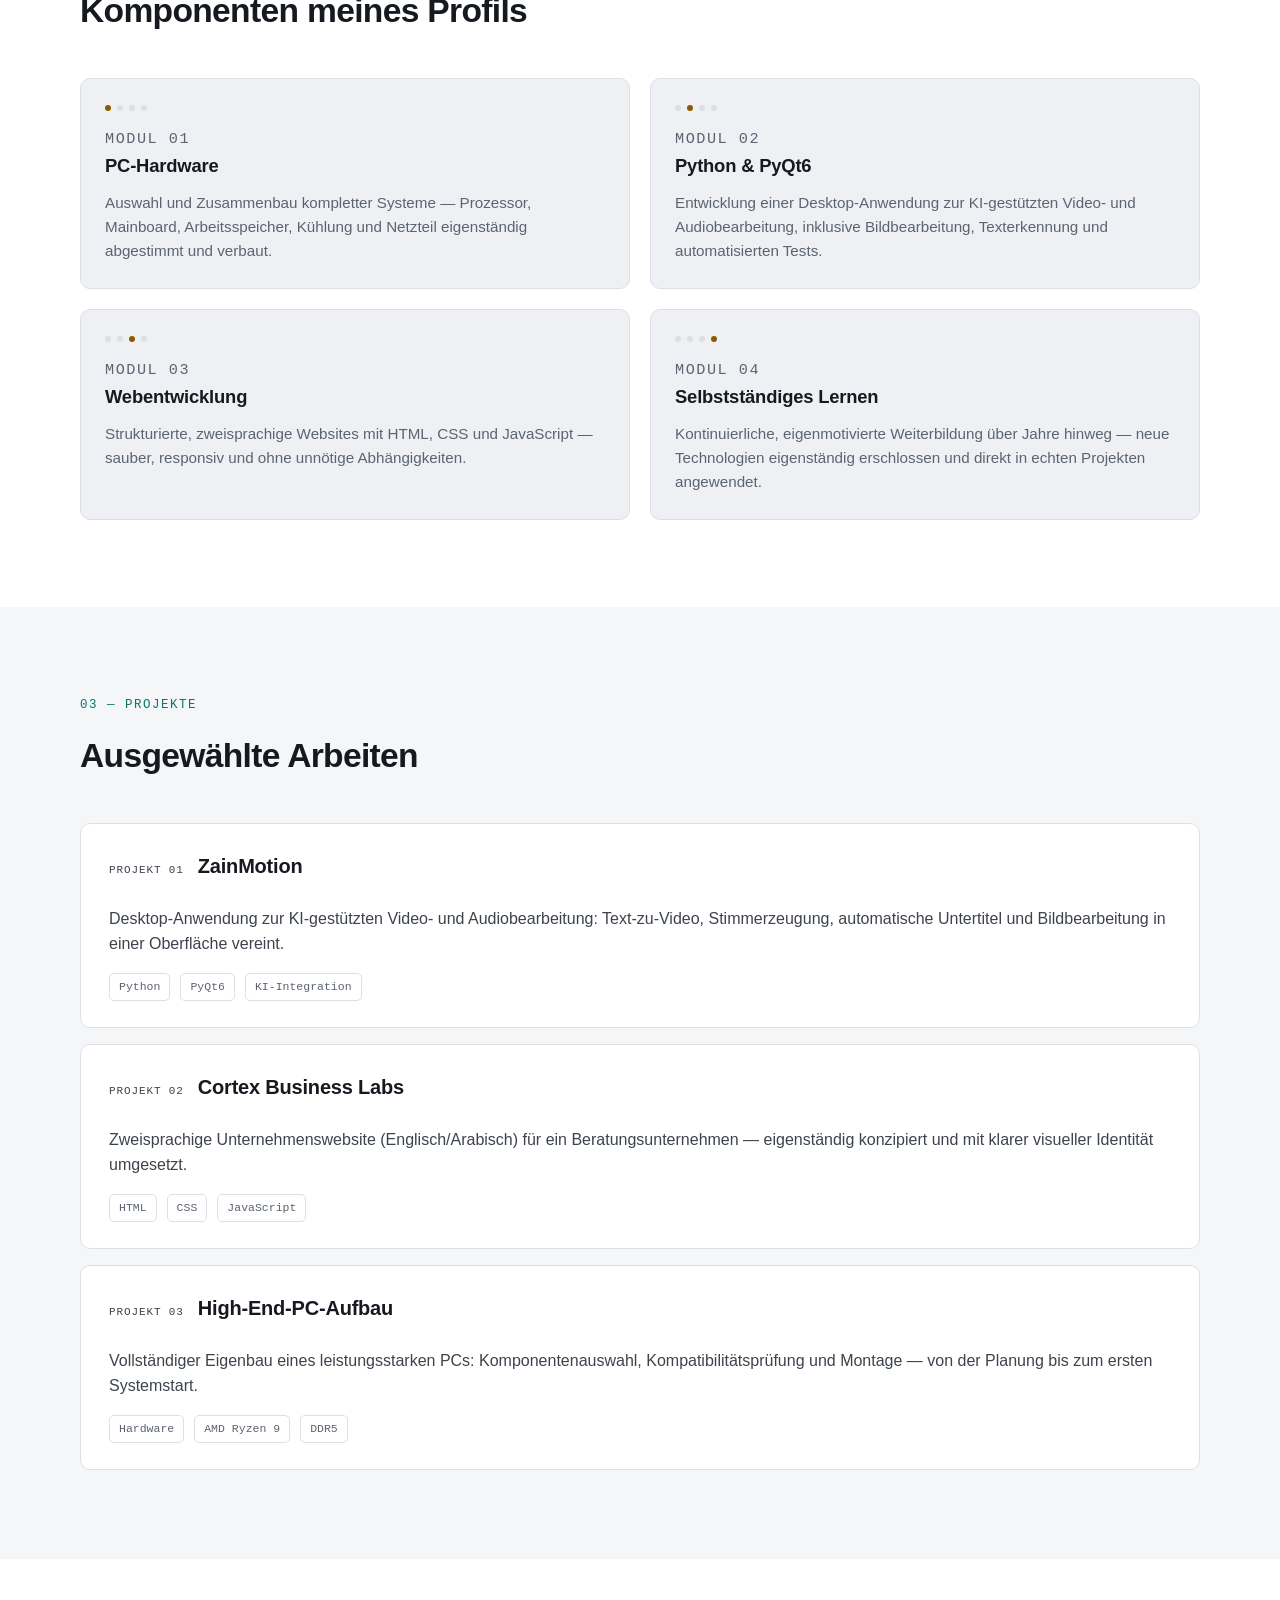
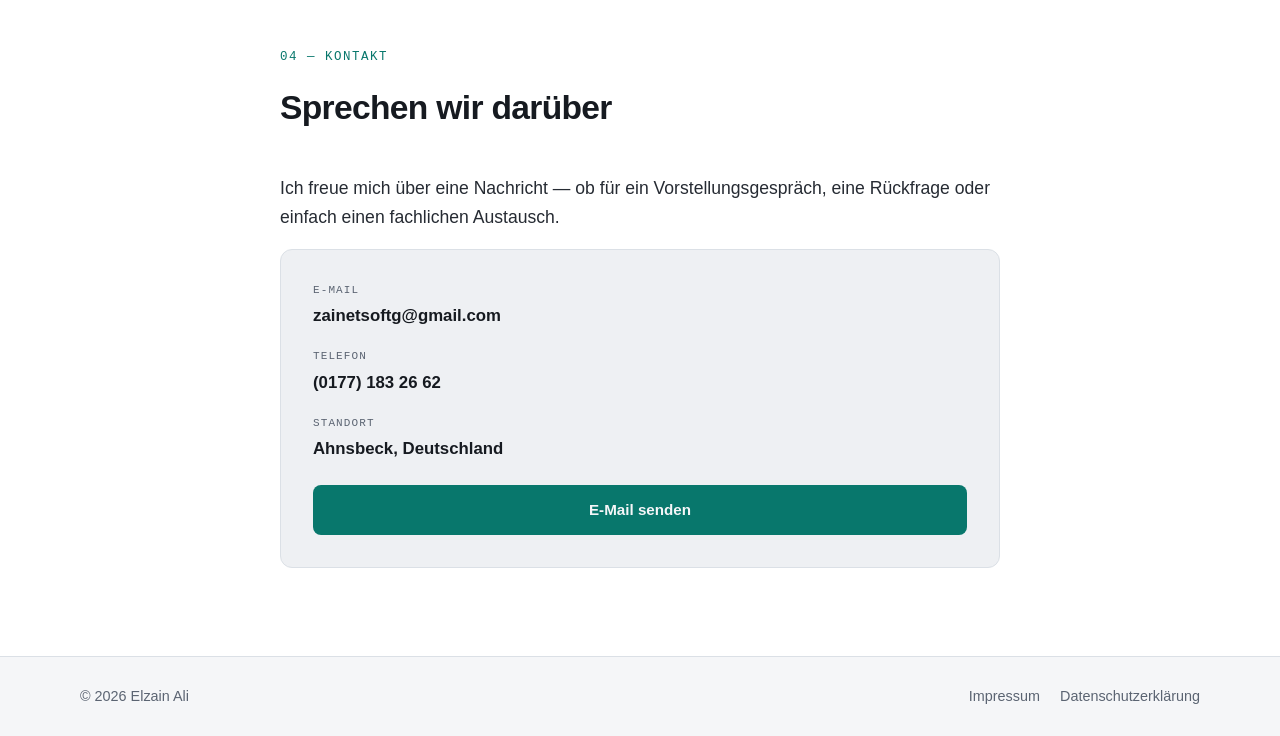
==== commit 007166a1: "اضف" ====
--- a/index.html
+++ b/index.html
@@ -31,6 +31,7 @@
       <a href="#skills">Fähigkeiten</a>
       <a href="#projects">Projekte</a>
       <a href="#contact">Kontakt</a>
+      <a href="index-ar.html" class="lang-switch" lang="ar" dir="rtl" hreflang="ar">العربية</a>
       <button type="button" class="theme-toggle" id="theme-toggle" aria-label="Zum hellen Modus wechseln" aria-pressed="false">
         <svg class="icon-moon" viewBox="0 0 24 24" width="18" height="18" aria-hidden="true" focusable="false">
           <mask id="moon-mask">
@@ -96,7 +97,7 @@
 
         <img
           class="hero-photo"
-          src="images/zain.jpg"
+          src="images/zainet2.jpg"
           alt="Porträtfoto von Elzain Ali"
           width="180"
           height="180"
--- a/style.css
+++ b/style.css
@@ -136,6 +136,20 @@
 :root[data-theme="light"] .theme-toggle .icon-moon{ opacity:0; transform:rotate(110deg) scale(.5); }
 :root[data-theme="light"] .theme-toggle .icon-sun{ opacity:1; transform:rotate(0deg) scale(1); }
 
+/* ===== Language switch ===== */
+.main-nav a.lang-switch{
+  font-family:var(--font-mono);
+  font-size:12px;
+  padding:5px 10px;
+  border:1px solid var(--border);
+  border-radius:6px;
+  transition:border-color .3s ease, color .15s ease;
+}
+.main-nav a.lang-switch::after{ display:none; }
+.main-nav a.lang-switch:hover, .main-nav a.lang-switch:focus-visible{
+  border-color:var(--accent); color:var(--accent);
+}
+
 .nav-toggle{
   display:none; flex-direction:column; justify-content:center; align-items:center;
   width:36px; height:36px; background:none; border:1px solid var(--border);
@@ -404,3 +418,31 @@
 .project-list > .reveal:nth-child(1){ transition-delay:0s; }
 .project-list > .reveal:nth-child(2){ transition-delay:.08s; }
 .project-list > .reveal:nth-child(3){ transition-delay:.16s; }
+
+/* ===== Arabic / RTL support ===== */
+html[lang="ar"]{
+  --font-display: Tahoma, "Segoe UI", Arial, sans-serif;
+  --font-body: Tahoma, "Segoe UI", Arial, sans-serif;
+  --font-mono: Tahoma, "Segoe UI", Arial, sans-serif;
+}
+html[lang="ar"] .eyebrow,
+html[lang="ar"] .section-label,
+html[lang="ar"] .section-title,
+html[lang="ar"] .module-tag,
+html[lang="ar"] .module-card h3,
+html[lang="ar"] .project-head h3,
+html[lang="ar"] .project-id,
+html[lang="ar"] .spec-item dt,
+html[lang="ar"] .contact-list dt,
+html[lang="ar"] .highlight-label{
+  letter-spacing:normal;
+}
+
+html[dir="rtl"] .skip-link{ left:auto; right:-999px; }
+html[dir="rtl"] .skip-link:focus{ left:auto; right:12px; }
+html[dir="rtl"] .main-nav a{ margin-left:0; margin-right:28px; }
+html[dir="rtl"] .main-nav a:first-child{ margin-right:0; }
+html[dir="rtl"] .theme-toggle{ margin-left:0; margin-right:20px; }
+@media (max-width:760px){
+  html[dir="rtl"] .theme-toggle{ margin-right:0; }
+}
